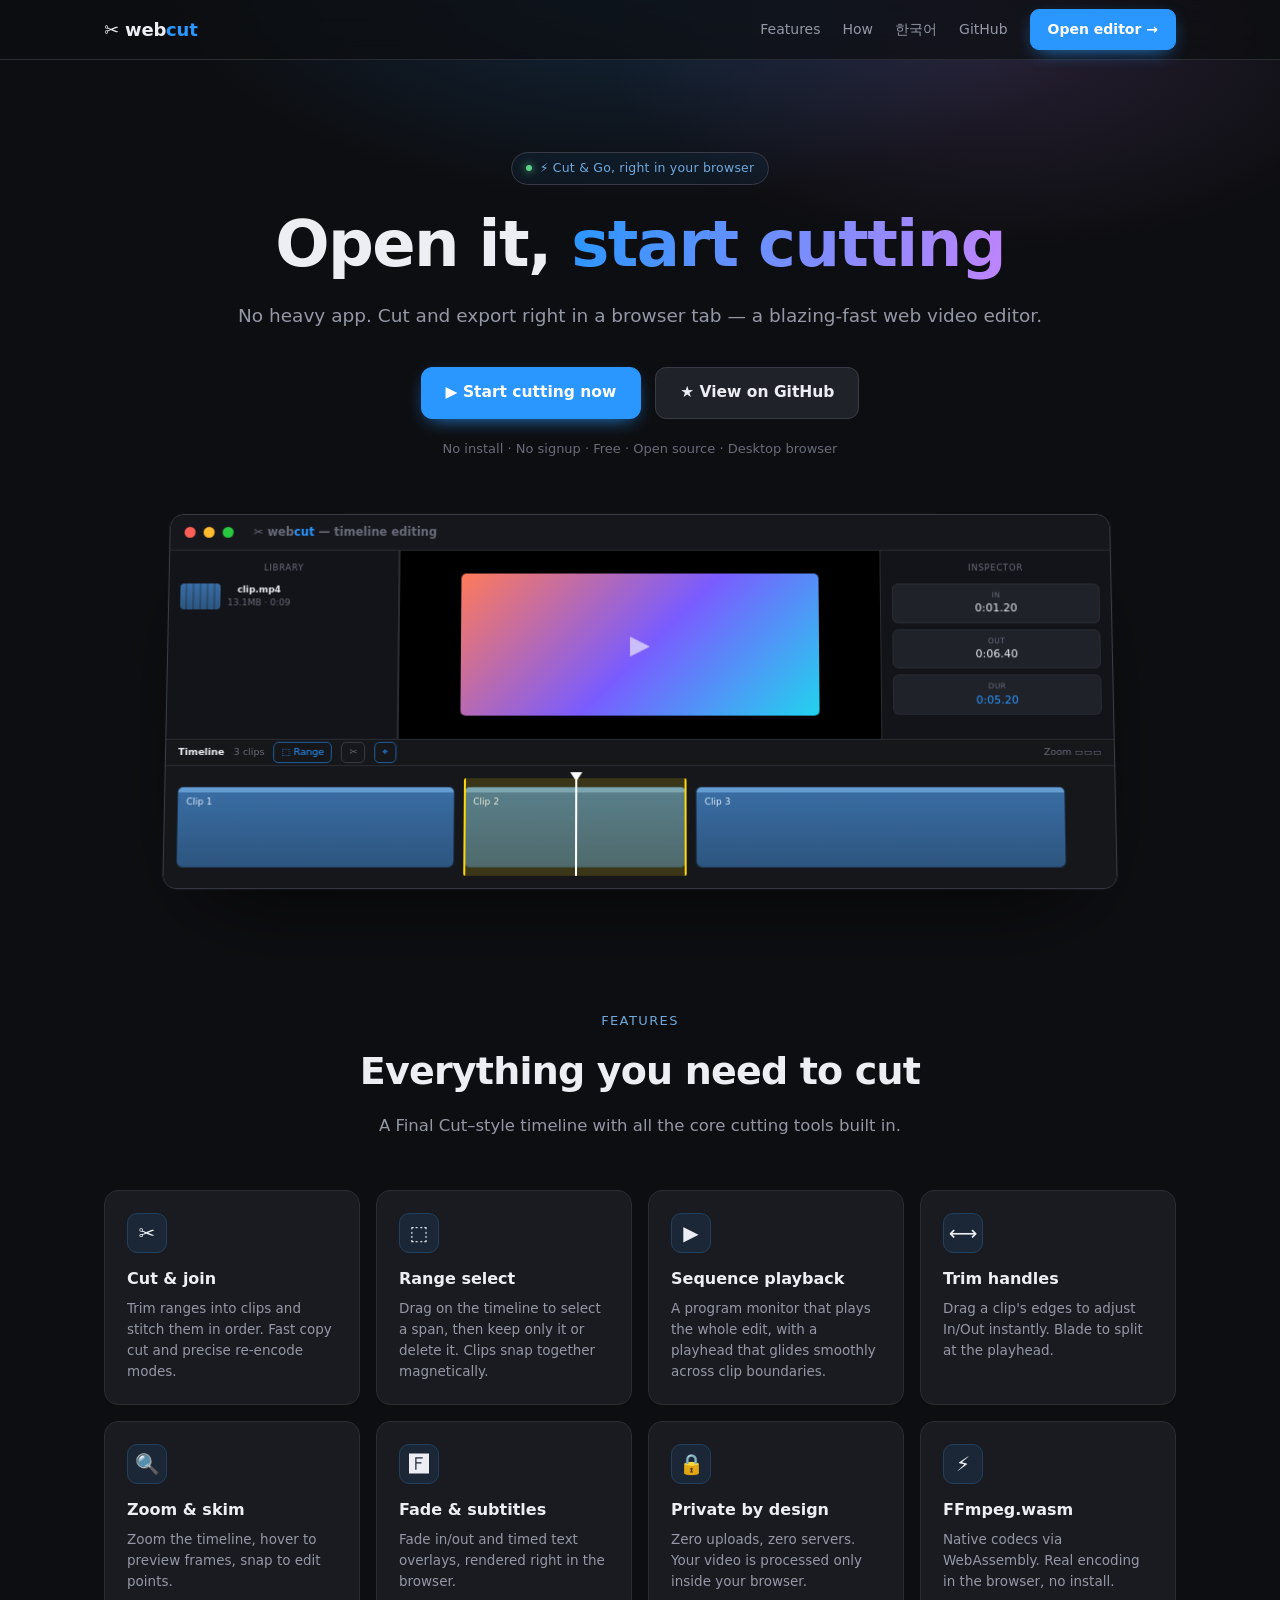
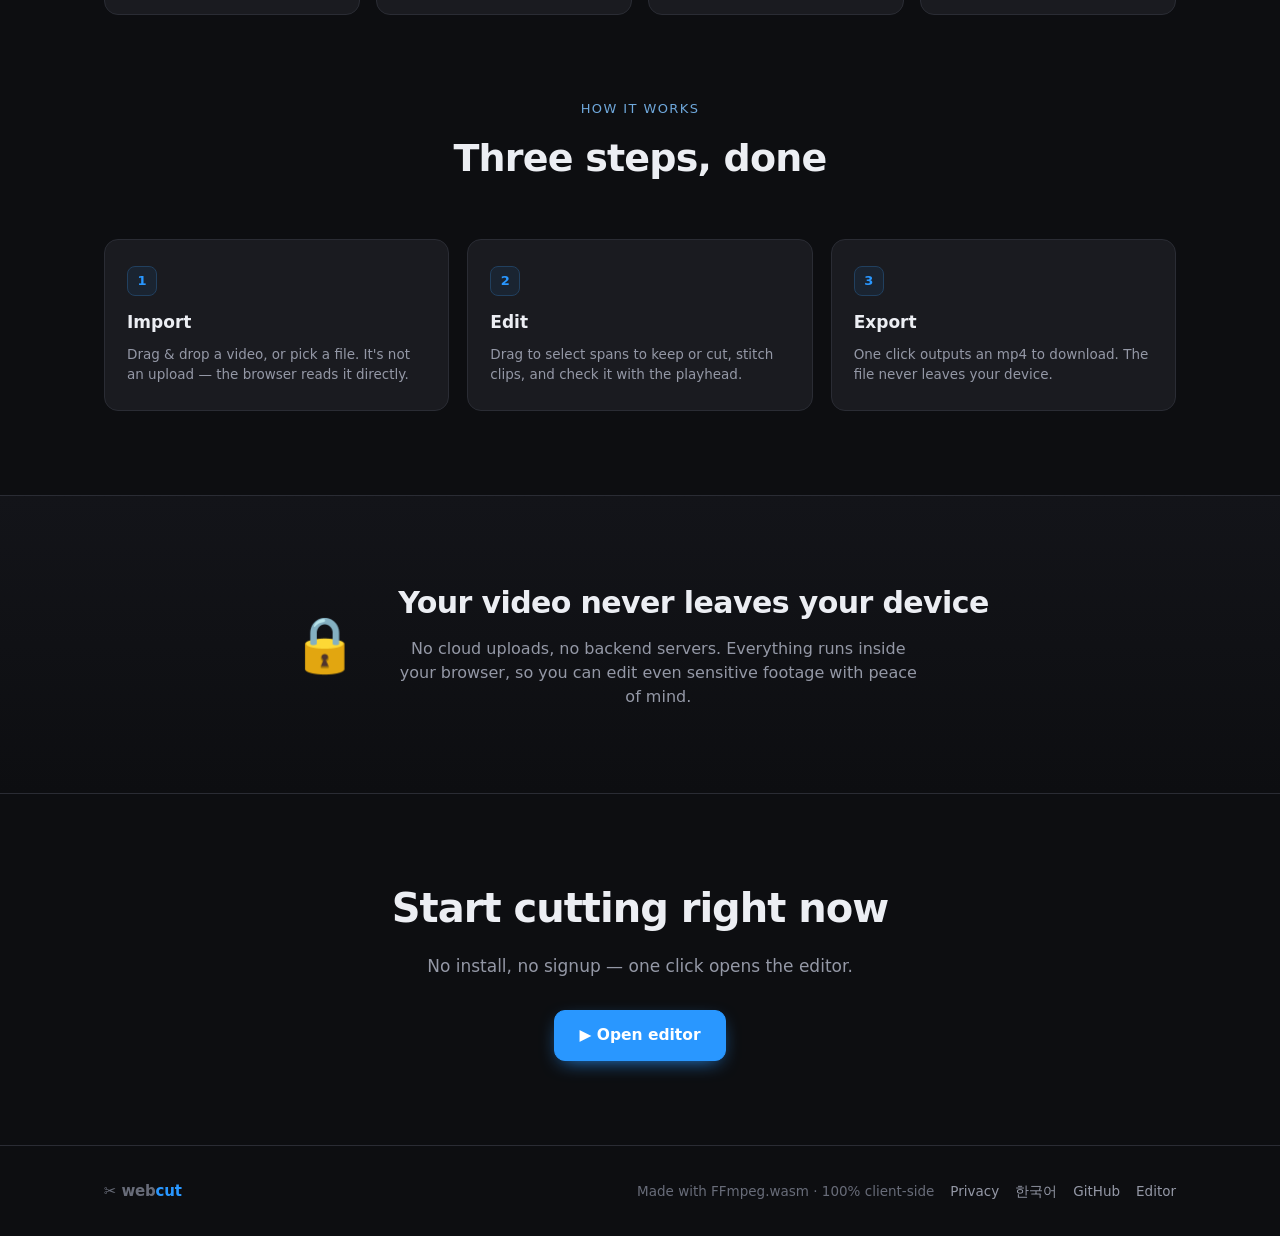
==== en/index.html @ ac969276 "feat: fades + subtitles, auto-fit timeline, English pages, privacy policy editor: - fade in/out + ti" ====
<!DOCTYPE html>
<html lang="en">
<head>
  <meta charset="utf-8" />
  <meta name="viewport" content="width=device-width, initial-scale=1" />
  <title>webcut — a blazing-fast video editor in your browser</title>
  <meta name="description" content="No install, no signup. Cut and export video right in a browser tab — a blazing-fast web video editor powered by FFmpeg.wasm." />
  <meta property="og:title" content="webcut — a blazing-fast video editor in your browser" />
  <meta property="og:description" content="Zero install, zero loading. Open it and start cutting — a blazing-fast web video editor." />
  <meta property="og:type" content="website" />
  <meta property="og:image" content="https://seongilp.github.io/webcut/og.png" />
  <meta property="og:url" content="https://seongilp.github.io/webcut/en/" />
  <meta name="twitter:card" content="summary_large_image" />
  <meta name="twitter:image" content="https://seongilp.github.io/webcut/og.png" />
  <link rel="stylesheet" href="../css/landing.css" />
</head>
<body>
  <nav class="top">
    <div class="wrap">
      <span class="logo">✂️ web<span class="c">cut</span></span>
      <span class="sp"></span>
      <a class="nav-link hide" href="#features">Features</a>
      <a class="nav-link hide" href="#how">How</a>
      <a class="nav-link" href="../">한국어</a>
      <a class="nav-link" href="https://github.com/seongilp/webcut" target="_blank" rel="noopener">GitHub</a>
      <a class="btn primary" href="../app.html">Open editor →</a>
    </div>
  </nav>

  <header class="hero">
    <div class="wrap">
      <span class="eyebrow"><span class="dot"></span> ⚡ Cut &amp; Go, right in your browser</span>
      <h1>Open it, <span class="grad">start cutting</span></h1>
      <p class="sub">No heavy app. Cut and export right in a browser tab — a blazing-fast web video editor.</p>
      <div class="cta">
        <a class="btn primary lg" href="../app.html">▶ Start cutting now</a>
        <a class="btn lg" href="https://github.com/seongilp/webcut" target="_blank" rel="noopener">★ View on GitHub</a>
      </div>
      <p class="reassure">No install · No signup · Free · Open source · Desktop browser</p>

      <div class="mock-wrap">
        <div class="mock">
          <div class="chrome">
            <span class="light r"></span><span class="light y"></span><span class="light g"></span>
            <span class="mt">✂️ web<b>cut</b> — timeline editing</span>
          </div>
          <div class="mock-top">
            <div class="mp">
              <div class="h">Library</div>
              <div class="libitem"><div class="thumb"></div><div class="tt"><b>clip.mp4</b><span>13.1MB · 0:09</span></div></div>
            </div>
            <div class="mp viewer"><div class="frame"></div></div>
            <div class="mp">
              <div class="h">Inspector</div>
              <div class="field"><div class="k">In</div><div class="v">0:01.20</div></div>
              <div class="field"><div class="k">Out</div><div class="v">0:06.40</div></div>
              <div class="field"><div class="k">Dur</div><div class="v b">0:05.20</div></div>
            </div>
          </div>
          <div class="mock-tl">
            <div class="tlbar"><b style="color:var(--text)">Timeline</b><span>3 clips</span><span class="chip on">⬚ Range</span><span class="chip">✂</span><span class="chip on">⌖</span><span style="margin-left:auto">Zoom ▭▭▭</span></div>
            <div class="track">
              <div class="clip" style="left:0; width:30%"><span class="lab">Clip 1</span></div>
              <div class="clip" style="left:31%; width:24%"><span class="lab">Clip 2</span></div>
              <div class="clip" style="left:56%; width:40%"><span class="lab">Clip 3</span></div>
              <div class="range" style="left:31%; width:24%"></div>
              <div class="ph" style="left:43%"></div>
            </div>
          </div>
        </div>
      </div>
    </div>
  </header>

  <section id="features">
    <div class="wrap">
      <div class="seclabel">Features</div>
      <h2 class="sectitle">Everything you need to cut</h2>
      <p class="secsub">A Final Cut–style timeline with all the core cutting tools built in.</p>
      <div class="grid">
        <div class="card"><div class="ic">✂️</div><h3>Cut &amp; join</h3><p>Trim ranges into clips and stitch them in order. Fast copy cut and precise re-encode modes.</p></div>
        <div class="card"><div class="ic">⬚</div><h3>Range select</h3><p>Drag on the timeline to select a span, then keep only it or delete it. Clips snap together magnetically.</p></div>
        <div class="card"><div class="ic">▶</div><h3>Sequence playback</h3><p>A program monitor that plays the whole edit, with a playhead that glides smoothly across clip boundaries.</p></div>
        <div class="card"><div class="ic">⟷</div><h3>Trim handles</h3><p>Drag a clip's edges to adjust In/Out instantly. Blade to split at the playhead.</p></div>
        <div class="card"><div class="ic">🔍</div><h3>Zoom &amp; skim</h3><p>Zoom the timeline, hover to preview frames, snap to edit points.</p></div>
        <div class="card"><div class="ic">🅵</div><h3>Fade &amp; subtitles</h3><p>Fade in/out and timed text overlays, rendered right in the browser.</p></div>
        <div class="card"><div class="ic">🔒</div><h3>Private by design</h3><p>Zero uploads, zero servers. Your video is processed only inside your browser.</p></div>
        <div class="card"><div class="ic">⚡</div><h3>FFmpeg.wasm</h3><p>Native codecs via WebAssembly. Real encoding in the browser, no install.</p></div>
      </div>
    </div>
  </section>

  <section id="how" style="padding-top:0">
    <div class="wrap">
      <div class="seclabel">How it works</div>
      <h2 class="sectitle">Three steps, done</h2>
      <div class="steps">
        <div class="step"><div class="n">1</div><h3>Import</h3><p>Drag &amp; drop a video, or pick a file. It's not an upload — the browser reads it directly.</p></div>
        <div class="step"><div class="n">2</div><h3>Edit</h3><p>Drag to select spans to keep or cut, stitch clips, and check it with the playhead.</p></div>
        <div class="step"><div class="n">3</div><h3>Export</h3><p>One click outputs an mp4 to download. The file never leaves your device.</p></div>
      </div>
    </div>
  </section>

  <div class="band">
    <section>
      <div class="wrap inner">
        <div class="lock">🔒</div>
        <div>
          <h2>Your video never leaves your device</h2>
          <p>No cloud uploads, no backend servers. Everything runs inside your browser, so you can edit even sensitive footage with peace of mind.</p>
        </div>
      </div>
    </section>
  </div>

  <section class="finalcta">
    <div class="wrap">
      <h2>Start cutting right now</h2>
      <p>No install, no signup — one click opens the editor.</p>
      <a class="btn primary lg" href="../app.html">▶ Open editor</a>
    </div>
  </section>

  <footer>
    <div class="wrap">
      <span class="logo" style="font-size:15px">✂️ web<span class="c">cut</span></span>
      <span class="sp"></span>
      <span>Made with FFmpeg.wasm · 100% client-side</span>
      <a href="./privacy.html">Privacy</a>
      <a href="../">한국어</a>
      <a href="https://github.com/seongilp/webcut" target="_blank" rel="noopener">GitHub</a>
      <a href="../app.html">Editor</a>
    </div>
  </footer>
</body>
</html>
---- css/landing.css ----
:root {
  --bg: #0d0e11; --bg2: #131419; --panel: #1a1b20; --panel2: #20222a;
  --line: #2a2c34; --line2: #383b45; --text: #eceef3; --muted: #9498a6; --muted2: #686c79;
  --blue: #2997ff; --blue2: #6fa8dc; --purple: #c084fc; --yellow: #ffd60a; --green: #5fd38a;
}
* { box-sizing: border-box; margin: 0; padding: 0; }
html { scroll-behavior: smooth; }
body {
  background: var(--bg); color: var(--text);
  font-family: ui-sans-serif, system-ui, -apple-system, "Segoe UI", Roboto, "Apple SD Gothic Neo", sans-serif;
  -webkit-font-smoothing: antialiased; line-height: 1.5; overflow-x: hidden;
}
a { color: inherit; text-decoration: none; }
.wrap { max-width: 1120px; margin: 0 auto; padding: 0 24px; }

/* Nav */
nav.top {
  position: sticky; top: 0; z-index: 50; height: 60px; display: flex; align-items: center;
  background: rgba(13,14,17,.72); backdrop-filter: blur(12px); border-bottom: 1px solid var(--line);
}
nav.top .wrap { display: flex; align-items: center; width: 100%; }
.logo { font-weight: 800; font-size: 18px; letter-spacing: -.2px; }
.logo .c { color: var(--blue); }
nav.top .sp { flex: 1; }
.nav-link { color: var(--muted); font-size: 14px; margin-right: 22px; transition: color .15s; }
.nav-link:hover { color: var(--text); }
.btn {
  display: inline-flex; align-items: center; gap: 7px; font-weight: 600; font-size: 14px;
  padding: 9px 17px; border-radius: 9px; border: 1px solid var(--line2); color: var(--text);
  background: var(--panel2); transition: all .15s; cursor: pointer; white-space: nowrap;
}
.btn:hover { border-color: var(--blue); transform: translateY(-1px); }
.btn.primary { background: var(--blue); border-color: var(--blue); color: #fff; box-shadow: 0 6px 20px -8px var(--blue); }
.btn.primary:hover { filter: brightness(1.08); }
.btn.lg { font-size: 15.5px; padding: 13px 24px; border-radius: 11px; }

/* Hero */
.hero { position: relative; padding: 92px 0 40px; text-align: center; }
.hero::before {
  content: ""; position: absolute; inset: -10% 0 auto 0; height: 560px; z-index: -1;
  background:
    radial-gradient(700px 360px at 50% -4%, rgba(41,151,255,.20), transparent 70%),
    radial-gradient(560px 300px at 78% 12%, rgba(192,132,252,.14), transparent 70%);
}
.eyebrow {
  display: inline-flex; align-items: center; gap: 8px; font-size: 12.5px; color: var(--blue2);
  border: 1px solid var(--line2); background: rgba(41,151,255,.06); border-radius: 999px;
  padding: 6px 14px; margin-bottom: 26px; letter-spacing: .2px;
}
.eyebrow .dot { width: 6px; height: 6px; border-radius: 50%; background: var(--green); box-shadow: 0 0 8px var(--green); }
h1 { font-size: 64px; line-height: 1.04; letter-spacing: -1.6px; font-weight: 850; }
h1 .grad { background: linear-gradient(105deg, var(--blue), var(--purple)); -webkit-background-clip: text; background-clip: text; color: transparent; }
.sub { max-width: 860px; margin: 24px auto 0; font-size: 18.5px; color: var(--muted); line-height: 1.62; white-space: nowrap; }
@media (max-width: 900px) { .sub { white-space: normal; } }
.cta { display: flex; gap: 14px; justify-content: center; margin-top: 36px; flex-wrap: wrap; }
.reassure { margin-top: 20px; font-size: 13px; color: var(--muted2); }

/* Editor mockup */
.mock-wrap { margin: 56px auto 0; max-width: 940px; perspective: 1600px; }
.mock {
  border-radius: 14px; overflow: hidden; border: 1px solid var(--line2);
  background: var(--bg2); box-shadow: 0 40px 90px -40px rgba(0,0,0,.85), 0 0 0 1px rgba(255,255,255,.02);
  transform: rotateX(4deg); transform-origin: center top;
}
.mock .chrome { height: 36px; display: flex; align-items: center; gap: 8px; padding: 0 14px; background: #16171c; border-bottom: 1px solid var(--line); }
.mock .light { width: 11px; height: 11px; border-radius: 50%; }
.mock .light.r { background: #ff5f57; } .mock .light.y { background: #febc2e; } .mock .light.g { background: #28c840; }
.mock .chrome .mt { margin-left: 12px; font-size: 11.5px; color: var(--muted2); font-weight: 600; }
.mock .chrome .mt b { color: var(--blue); }
.mock-top { display: grid; grid-template-columns: 1fr 2.1fr 1fr; height: 188px; }
.mp { padding: 11px; border-right: 1px solid var(--line); overflow: hidden; }
.mp:last-child { border-right: none; }
.mp .h { font-size: 8.5px; text-transform: uppercase; letter-spacing: .7px; color: var(--muted2); margin-bottom: 9px; }
.mp .libitem { display: flex; gap: 7px; align-items: center; }
.mp .thumb { width: 40px; height: 26px; border-radius: 4px; background: repeating-linear-gradient(90deg,#0000 0 5px,#0003 5px 7px), linear-gradient(#3a6ea5,#2d557f); }
.mp .libitem .tt { font-size: 9px; } .mp .libitem .tt b { display:block; color: var(--text); } .mp .libitem .tt span { color: var(--muted2); }
.mp.viewer { background: #000; display: flex; flex-direction: column; align-items: center; justify-content: center; border-left: 1px solid var(--line); border-right: 1px solid var(--line); }
.mp .frame { width: 78%; height: 86%; border-radius: 5px; background: linear-gradient(135deg,#ff7a59,#7a5cff 52%,#22d3ee); position: relative; overflow: hidden; }
.mp .frame::after { content: "▶"; position: absolute; inset: 0; display: flex; align-items: center; justify-content: center; color: #fff9; font-size: 26px; }
.mp .field { background: var(--panel2); border: 1px solid var(--line); border-radius: 6px; padding: 5px 8px; margin-bottom: 6px; }
.mp .field .k { font-size: 7.5px; text-transform: uppercase; color: var(--muted2); letter-spacing: .4px; }
.mp .field .v { font-size: 11px; color: var(--text); font-variant-numeric: tabular-nums; }
.mp .field .v.b { color: var(--blue); }
.mock-tl { border-top: 1px solid var(--line); background: #16171b; padding: 0 0 12px; }
.mock-tl .tlbar { height: 26px; display: flex; align-items: center; gap: 9px; padding: 0 12px; border-bottom: 1px solid var(--line); font-size: 9.5px; color: var(--muted2); }
.mock-tl .tlbar .chip { padding: 2px 7px; border: 1px solid var(--line2); border-radius: 5px; }
.mock-tl .tlbar .chip.on { color: var(--blue); border-color: #1f5c99; }
.mock-tl .track { position: relative; height: 96px; margin: 12px 12px 0; }
.mock-tl .ruler { position: absolute; top: -4px; left: 0; right: 0; height: 1px; }
.mock-tl .clip { position: absolute; top: 8px; bottom: 8px; border-radius: 6px; background: linear-gradient(#3a6ea5,#2d557f); border: 1px solid #0007; box-shadow: inset 0 1px 0 #fff2; overflow: hidden; }
.mock-tl .clip::before { content: ""; position: absolute; top: 0; left: 0; right: 0; height: 5px; background: #6fa8dc; opacity: .8; }
.mock-tl .clip .lab { position: absolute; top: 8px; left: 8px; font-size: 9px; color: #dcebfb; }
.mock-tl .range { position: absolute; top: 0; bottom: 0; background: rgba(255,214,10,.16); border-left: 2px solid var(--yellow); border-right: 2px solid var(--yellow); border-radius: 2px; }
.mock-tl .ph { position: absolute; top: -6px; bottom: 0; width: 2px; background: #fff; }
.mock-tl .ph::before { content: ""; position: absolute; top: 0; left: -5px; width: 12px; height: 9px; background: #fff; clip-path: polygon(0 0,100% 0,50% 100%); }

/* Section */
section { padding: 84px 0; }
.seclabel { text-align: center; font-size: 13px; color: var(--blue2); letter-spacing: 1.4px; text-transform: uppercase; margin-bottom: 12px; }
.sectitle { text-align: center; font-size: 38px; font-weight: 800; letter-spacing: -.8px; }
.secsub { text-align: center; color: var(--muted); font-size: 16.5px; margin: 14px auto 0; max-width: 560px; }

.grid { display: grid; grid-template-columns: repeat(4, 1fr); gap: 16px; margin-top: 52px; }
.card { background: var(--panel); border: 1px solid var(--line); border-radius: 14px; padding: 22px; transition: all .16s; }
.card:hover { border-color: var(--line2); transform: translateY(-3px); background: var(--panel2); }
.card .ic { width: 40px; height: 40px; border-radius: 10px; display: flex; align-items: center; justify-content: center; font-size: 20px; background: rgba(41,151,255,.1); border: 1px solid #21405f; margin-bottom: 14px; }
.card h3 { font-size: 16px; font-weight: 700; margin-bottom: 7px; }
.card p { font-size: 13.5px; color: var(--muted); line-height: 1.55; }

.steps { display: grid; grid-template-columns: repeat(3, 1fr); gap: 18px; margin-top: 52px; }
.step { position: relative; background: var(--panel); border: 1px solid var(--line); border-radius: 14px; padding: 26px 22px; }
.step .n { font-size: 13px; font-weight: 800; color: var(--blue); border: 1px solid #21405f; background: rgba(41,151,255,.08); width: 30px; height: 30px; border-radius: 8px; display: flex; align-items: center; justify-content: center; margin-bottom: 14px; }
.step h3 { font-size: 17px; margin-bottom: 8px; }
.step p { font-size: 13.5px; color: var(--muted); }

/* Privacy band */
.band { background: linear-gradient(180deg, var(--bg2), var(--bg)); border-top: 1px solid var(--line); border-bottom: 1px solid var(--line); }
.band .inner { display: flex; align-items: center; gap: 40px; flex-wrap: wrap; justify-content: center; text-align: center; }
.band .lock { font-size: 54px; }
.band h2 { font-size: 30px; font-weight: 800; letter-spacing: -.6px; }
.band p { color: var(--muted); font-size: 16px; margin-top: 12px; max-width: 520px; }

.finalcta { text-align: center; }
.finalcta h2 { font-size: 40px; font-weight: 850; letter-spacing: -1px; }
.finalcta p { color: var(--muted); font-size: 17px; margin: 16px auto 30px; }

footer { border-top: 1px solid var(--line); padding: 34px 0; color: var(--muted2); font-size: 13.5px; }
footer .wrap { display: flex; align-items: center; gap: 16px; flex-wrap: wrap; }
footer .sp { flex: 1; }
footer a { color: var(--muted); } footer a:hover { color: var(--text); }

@media (max-width: 860px) {
  h1 { font-size: 44px; }
  .grid { grid-template-columns: repeat(2, 1fr); }
  .steps { grid-template-columns: 1fr; }
  .mock-top { height: 150px; }
  .nav-link.hide { display: none; }
}
@media (max-width: 520px) {
  .grid { grid-template-columns: 1fr; }
  h1 { font-size: 36px; }
  .sub { font-size: 16px; }
}
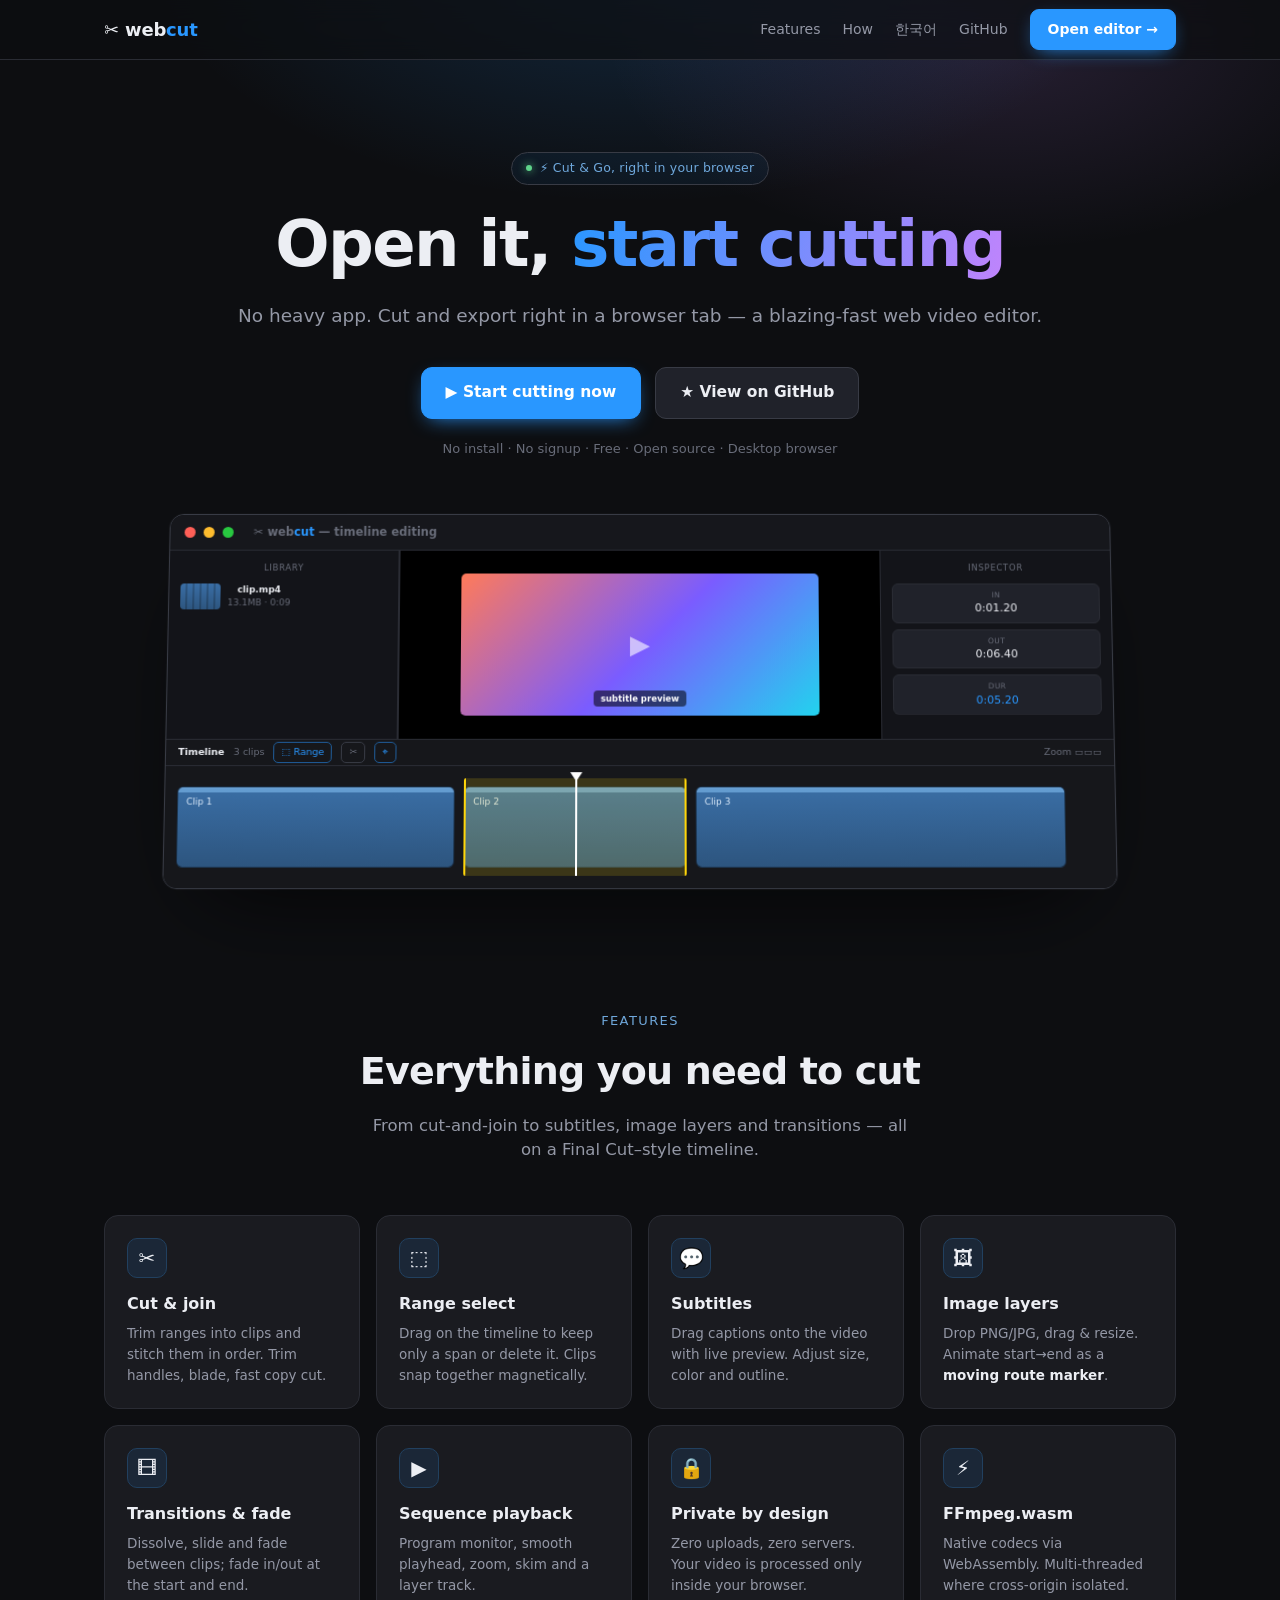
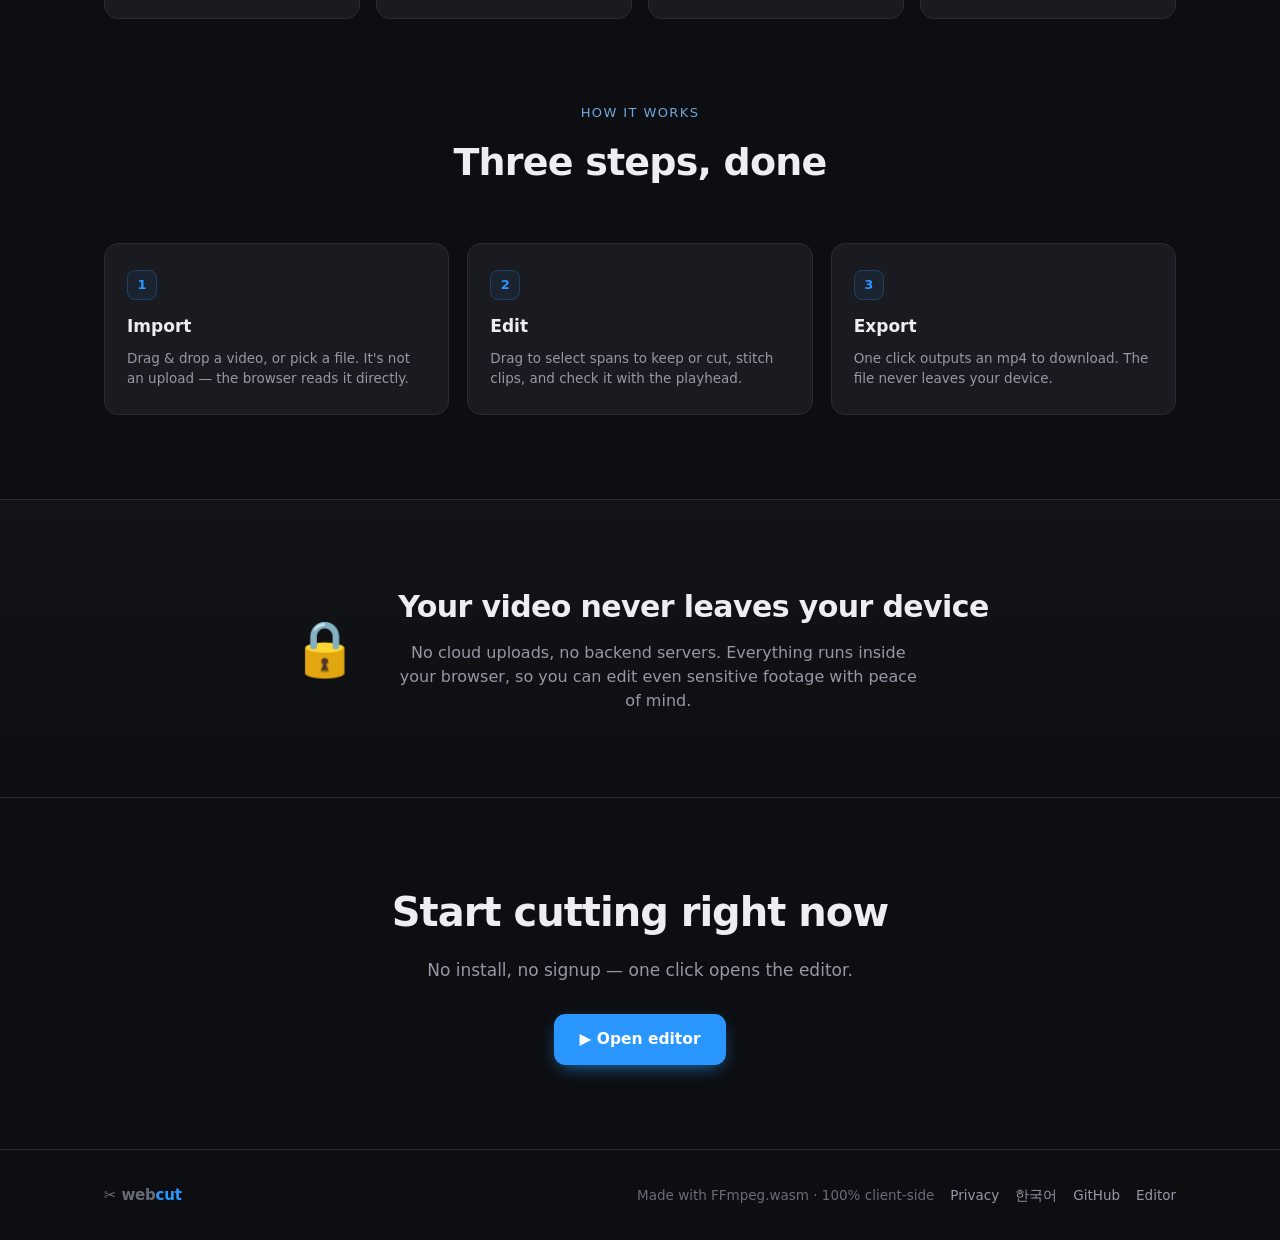
==== commit 97331946: "docs: refresh landing to cover subtitles, image layers, transitions, path animation - KR & EN featur" ====
--- a/en/index.html
+++ b/en/index.html
@@ -49,7 +49,7 @@
               <div class="h">Library</div>
               <div class="libitem"><div class="thumb"></div><div class="tt"><b>clip.mp4</b><span>13.1MB · 0:09</span></div></div>
             </div>
-            <div class="mp viewer"><div class="frame"></div></div>
+            <div class="mp viewer"><div class="frame"><span class="mock-cap">subtitle preview</span></div></div>
             <div class="mp">
               <div class="h">Inspector</div>
               <div class="field"><div class="k">In</div><div class="v">0:01.20</div></div>
@@ -76,16 +76,16 @@
     <div class="wrap">
       <div class="seclabel">Features</div>
       <h2 class="sectitle">Everything you need to cut</h2>
-      <p class="secsub">A Final Cut–style timeline with all the core cutting tools built in.</p>
+      <p class="secsub">From cut-and-join to subtitles, image layers and transitions — all on a Final Cut–style timeline.</p>
       <div class="grid">
-        <div class="card"><div class="ic">✂️</div><h3>Cut &amp; join</h3><p>Trim ranges into clips and stitch them in order. Fast copy cut and precise re-encode modes.</p></div>
-        <div class="card"><div class="ic">⬚</div><h3>Range select</h3><p>Drag on the timeline to select a span, then keep only it or delete it. Clips snap together magnetically.</p></div>
-        <div class="card"><div class="ic">▶</div><h3>Sequence playback</h3><p>A program monitor that plays the whole edit, with a playhead that glides smoothly across clip boundaries.</p></div>
-        <div class="card"><div class="ic">⟷</div><h3>Trim handles</h3><p>Drag a clip's edges to adjust In/Out instantly. Blade to split at the playhead.</p></div>
-        <div class="card"><div class="ic">🔍</div><h3>Zoom &amp; skim</h3><p>Zoom the timeline, hover to preview frames, snap to edit points.</p></div>
-        <div class="card"><div class="ic">🅵</div><h3>Fade &amp; subtitles</h3><p>Fade in/out and timed text overlays, rendered right in the browser.</p></div>
+        <div class="card"><div class="ic">✂️</div><h3>Cut &amp; join</h3><p>Trim ranges into clips and stitch them in order. Trim handles, blade, fast copy cut.</p></div>
+        <div class="card"><div class="ic">⬚</div><h3>Range select</h3><p>Drag on the timeline to keep only a span or delete it. Clips snap together magnetically.</p></div>
+        <div class="card"><div class="ic">💬</div><h3>Subtitles</h3><p>Drag captions onto the video with live preview. Adjust size, color and outline.</p></div>
+        <div class="card"><div class="ic">🖼</div><h3>Image layers</h3><p>Drop PNG/JPG, drag &amp; resize. Animate start→end as a <b style="color:var(--text)">moving route marker</b>.</p></div>
+        <div class="card"><div class="ic">🎞</div><h3>Transitions &amp; fade</h3><p>Dissolve, slide and fade between clips; fade in/out at the start and end.</p></div>
+        <div class="card"><div class="ic">▶</div><h3>Sequence playback</h3><p>Program monitor, smooth playhead, zoom, skim and a layer track.</p></div>
         <div class="card"><div class="ic">🔒</div><h3>Private by design</h3><p>Zero uploads, zero servers. Your video is processed only inside your browser.</p></div>
-        <div class="card"><div class="ic">⚡</div><h3>FFmpeg.wasm</h3><p>Native codecs via WebAssembly. Real encoding in the browser, no install.</p></div>
+        <div class="card"><div class="ic">⚡</div><h3>FFmpeg.wasm</h3><p>Native codecs via WebAssembly. Multi-threaded where cross-origin isolated.</p></div>
       </div>
     </div>
   </section>
--- a/css/landing.css
+++ b/css/landing.css
@@ -77,6 +77,7 @@
 .mp.viewer { background: #000; display: flex; flex-direction: column; align-items: center; justify-content: center; border-left: 1px solid var(--line); border-right: 1px solid var(--line); }
 .mp .frame { width: 78%; height: 86%; border-radius: 5px; background: linear-gradient(135deg,#ff7a59,#7a5cff 52%,#22d3ee); position: relative; overflow: hidden; }
 .mp .frame::after { content: "▶"; position: absolute; inset: 0; display: flex; align-items: center; justify-content: center; color: #fff9; font-size: 26px; }
+.mp .frame .mock-cap { position: absolute; left: 50%; bottom: 9px; transform: translateX(-50%); background: rgba(0,0,0,.55); color: #fff; font-size: 8.5px; font-weight: 600; padding: 2px 7px; border-radius: 4px; white-space: nowrap; z-index: 1; }
 .mp .field { background: var(--panel2); border: 1px solid var(--line); border-radius: 6px; padding: 5px 8px; margin-bottom: 6px; }
 .mp .field .k { font-size: 7.5px; text-transform: uppercase; color: var(--muted2); letter-spacing: .4px; }
 .mp .field .v { font-size: 11px; color: var(--text); font-variant-numeric: tabular-nums; }
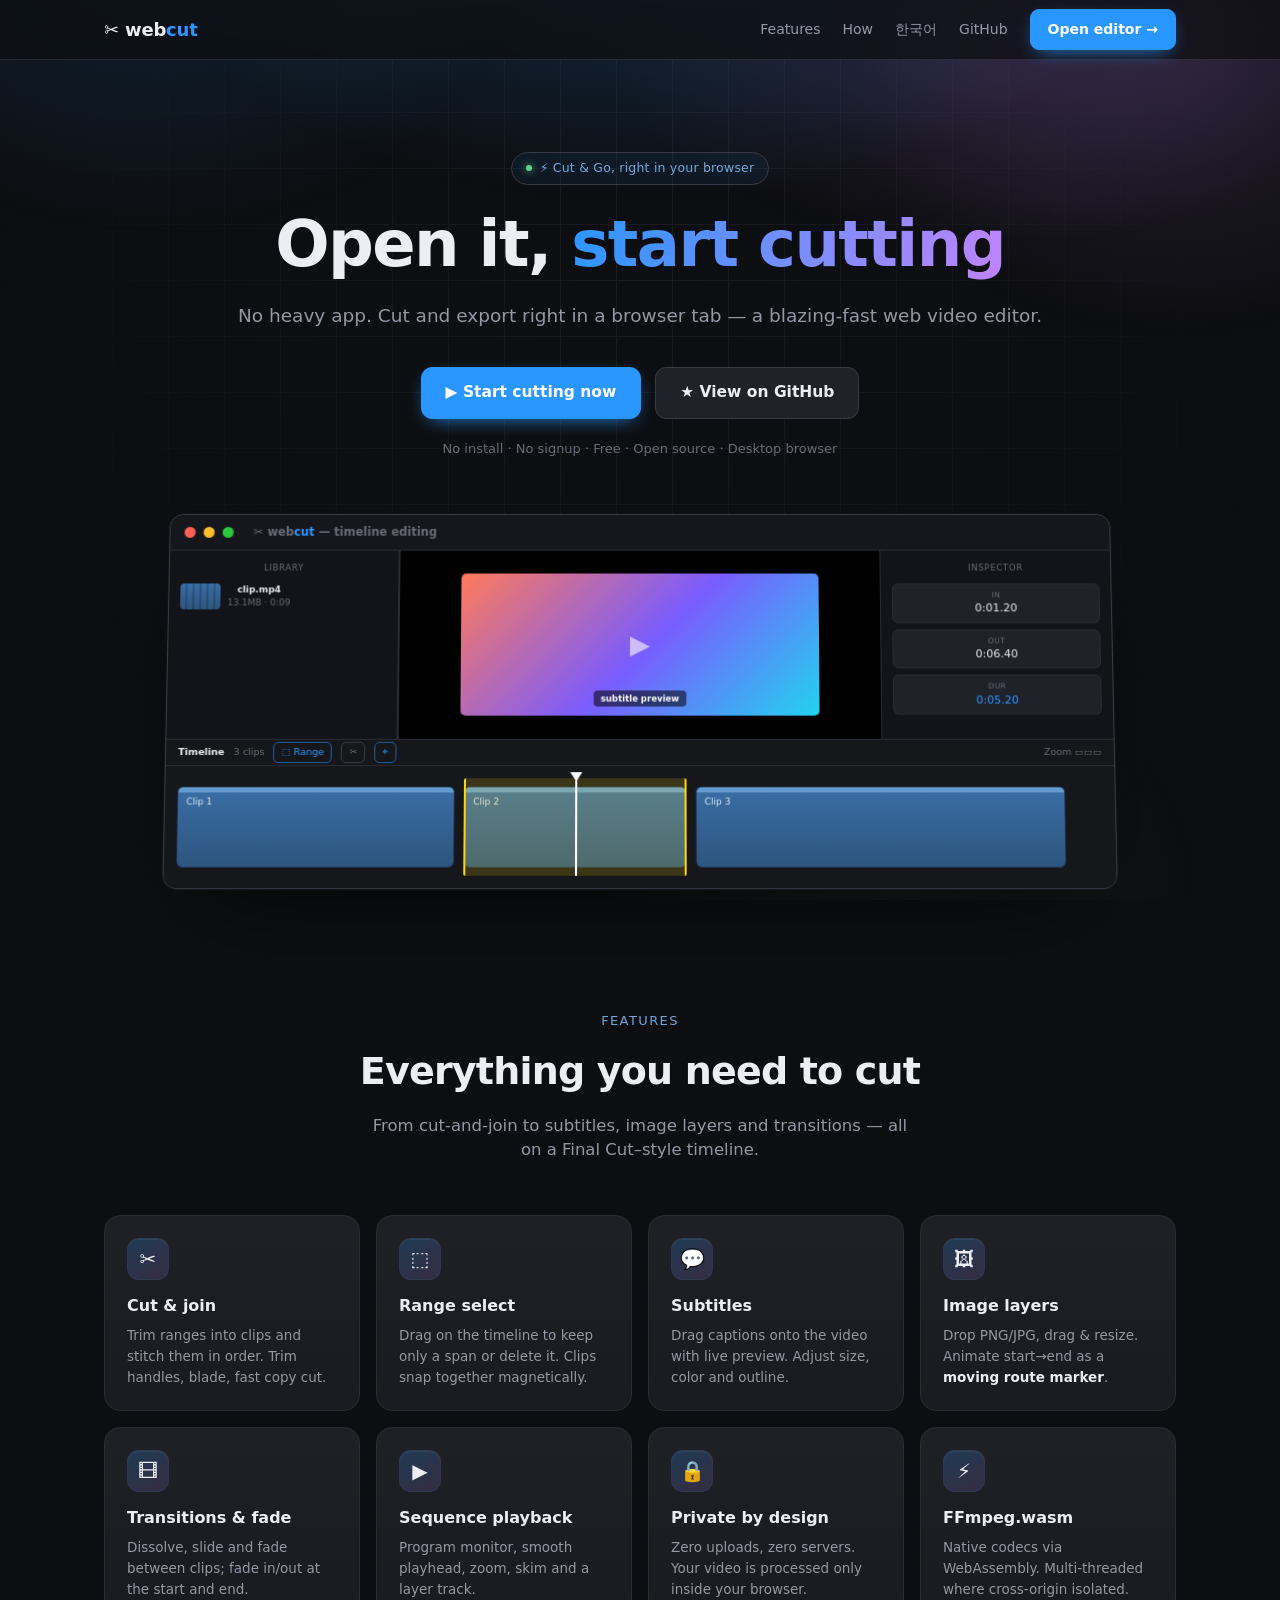
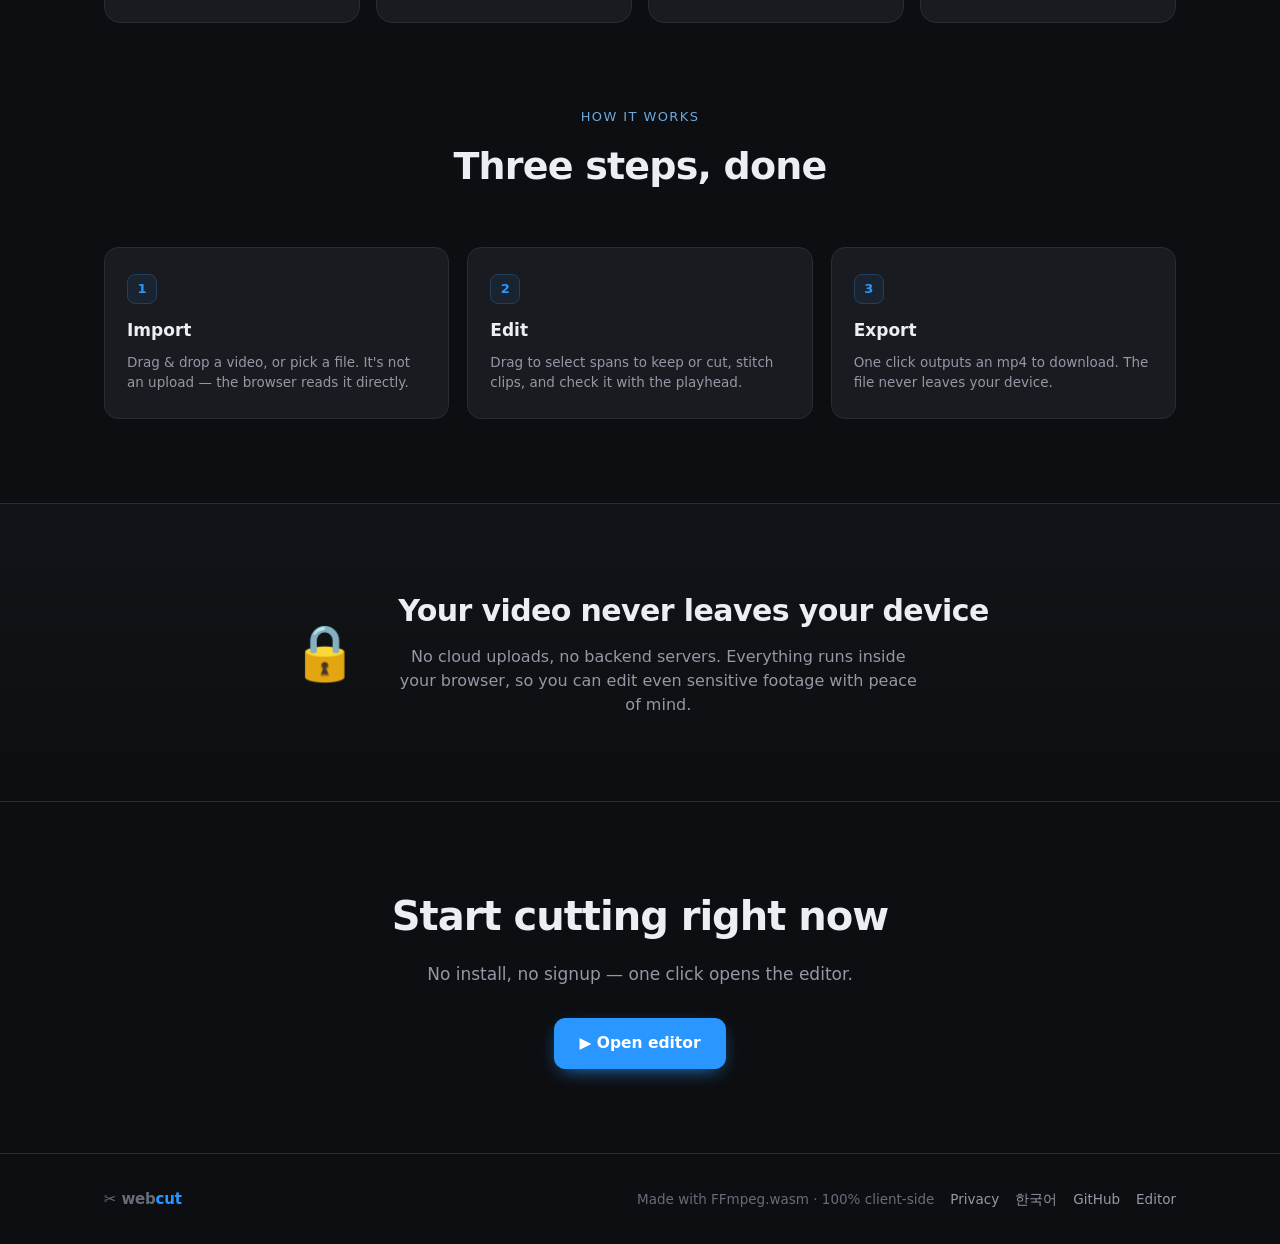
==== commit 377e5bd7: "design: refresh landing — animated gradient mesh, grid texture, premium cards, scroll reveal - body " ====
--- a/en/index.html
+++ b/en/index.html
@@ -13,6 +13,7 @@
   <meta name="twitter:card" content="summary_large_image" />
   <meta name="twitter:image" content="https://seongilp.github.io/webcut/og.png" />
   <link rel="stylesheet" href="../css/landing.css" />
+  <script>document.documentElement.classList.add('reveal-on');</script>
 </head>
 <body>
   <nav class="top">
@@ -133,5 +134,16 @@
       <a href="../app.html">Editor</a>
     </div>
   </footer>
+  <script>
+    (function () {
+      var sel = '.card,.step,.sectitle,.secsub,.seclabel,.band .inner,.finalcta > .wrap,.mock-wrap';
+      var els = document.querySelectorAll(sel);
+      function showAll() { els.forEach(function (e) { e.classList.add('in'); }); }
+      if (!('IntersectionObserver' in window)) { showAll(); return; }
+      var io = new IntersectionObserver(function (es) { es.forEach(function (e) { if (e.isIntersecting) { e.target.classList.add('in'); io.unobserve(e.target); } }); }, { threshold: .12, rootMargin: '0px 0px -7% 0px' });
+      els.forEach(function (e) { io.observe(e); });
+      setTimeout(showAll, 2500);
+    })();
+  </script>
 </body>
 </html>
--- a/css/landing.css
+++ b/css/landing.css
@@ -8,9 +8,31 @@
 body {
   background: var(--bg); color: var(--text);
   font-family: ui-sans-serif, system-ui, -apple-system, "Segoe UI", Roboto, "Apple SD Gothic Neo", sans-serif;
-  -webkit-font-smoothing: antialiased; line-height: 1.5; overflow-x: hidden;
+  -webkit-font-smoothing: antialiased; line-height: 1.5; overflow-x: hidden; position: relative;
 }
+/* Animated gradient mesh + faint grid texture behind everything */
+body::before {
+  content: ""; position: fixed; inset: 0; z-index: -2; pointer-events: none;
+  background:
+    radial-gradient(50vw 40vw at 12% -8%, rgba(41,151,255,.16), transparent 60%),
+    radial-gradient(46vw 38vw at 92% 4%, rgba(192,132,252,.14), transparent 62%),
+    radial-gradient(40vw 34vw at 70% 100%, rgba(95,211,138,.07), transparent 60%);
+  animation: meshShift 22s ease-in-out infinite alternate;
+}
+body::after {
+  content: ""; position: fixed; inset: 0; z-index: -2; pointer-events: none; opacity: .5;
+  background-image: linear-gradient(var(--line) 1px, transparent 1px), linear-gradient(90deg, var(--line) 1px, transparent 1px);
+  background-size: 56px 56px; mask-image: radial-gradient(circle at 50% 30%, #000 0%, transparent 72%);
+}
+@keyframes meshShift { from { transform: translate3d(-2%, -1%, 0) scale(1.02); } to { transform: translate3d(3%, 2%, 0) scale(1.06); } }
 a { color: inherit; text-decoration: none; }
+
+/* Scroll-reveal (added by inline script on <html>) */
+.reveal-on .card, .reveal-on .step, .reveal-on .sectitle, .reveal-on .secsub, .reveal-on .seclabel, .reveal-on .band .inner, .reveal-on .finalcta > .wrap, .reveal-on .mock-wrap {
+  opacity: 0; transform: translateY(22px); transition: opacity .7s cubic-bezier(.2,.7,.2,1), transform .7s cubic-bezier(.2,.7,.2,1);
+}
+.reveal-on .in { opacity: 1 !important; transform: none !important; }
+@media (prefers-reduced-motion: reduce) { .reveal-on .card, .reveal-on .step, .reveal-on .sectitle, .reveal-on .secsub, .reveal-on .seclabel, .reveal-on .band .inner, .reveal-on .finalcta > .wrap, .reveal-on .mock-wrap, body::before { animation: none; opacity: 1; transform: none; } }
 .wrap { max-width: 1120px; margin: 0 auto; padding: 0 24px; }
 
 /* Nav */
@@ -102,9 +124,11 @@
 .secsub { text-align: center; color: var(--muted); font-size: 16.5px; margin: 14px auto 0; max-width: 560px; }
 
 .grid { display: grid; grid-template-columns: repeat(4, 1fr); gap: 16px; margin-top: 52px; }
-.card { background: var(--panel); border: 1px solid var(--line); border-radius: 14px; padding: 22px; transition: all .16s; }
-.card:hover { border-color: var(--line2); transform: translateY(-3px); background: var(--panel2); }
-.card .ic { width: 40px; height: 40px; border-radius: 10px; display: flex; align-items: center; justify-content: center; font-size: 20px; background: rgba(41,151,255,.1); border: 1px solid #21405f; margin-bottom: 14px; }
+.card { position: relative; background: linear-gradient(180deg, rgba(255,255,255,.025), rgba(255,255,255,0)) , var(--panel); border: 1px solid var(--line); border-radius: 16px; padding: 22px; transition: transform .2s cubic-bezier(.2,.7,.2,1), border-color .2s, box-shadow .2s; overflow: hidden; }
+.card::before { content: ""; position: absolute; inset: 0; border-radius: inherit; padding: 1px; background: linear-gradient(140deg, rgba(41,151,255,.5), transparent 40%); -webkit-mask: linear-gradient(#000 0 0) content-box, linear-gradient(#000 0 0); -webkit-mask-composite: xor; mask-composite: exclude; opacity: 0; transition: opacity .2s; }
+.card:hover { transform: translateY(-4px); border-color: var(--line2); box-shadow: 0 18px 40px -22px rgba(0,0,0,.8); }
+.card:hover::before { opacity: 1; }
+.card .ic { width: 42px; height: 42px; border-radius: 11px; display: flex; align-items: center; justify-content: center; font-size: 20px; background: linear-gradient(150deg, rgba(41,151,255,.22), rgba(192,132,252,.14)); border: 1px solid #2c3a52; margin-bottom: 14px; box-shadow: inset 0 1px 0 rgba(255,255,255,.06); }
 .card h3 { font-size: 16px; font-weight: 700; margin-bottom: 7px; }
 .card p { font-size: 13.5px; color: var(--muted); line-height: 1.55; }
 
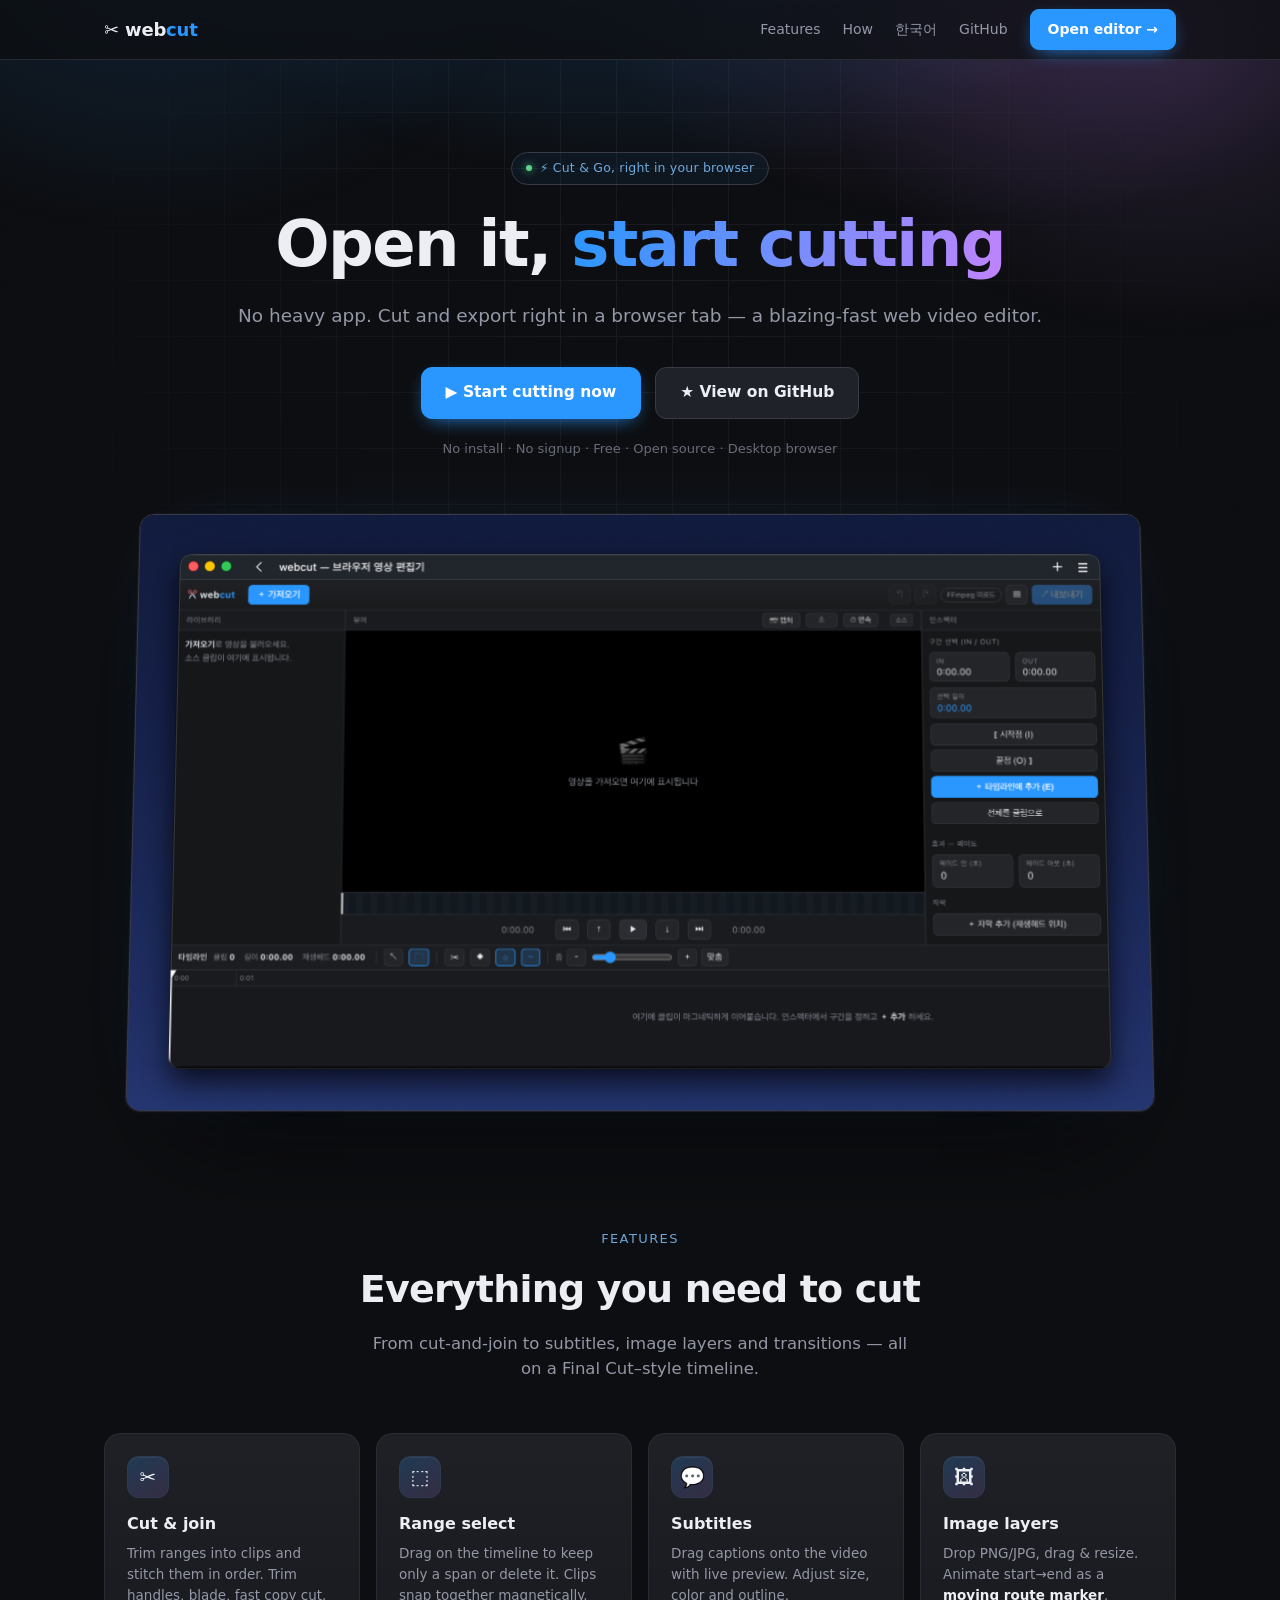
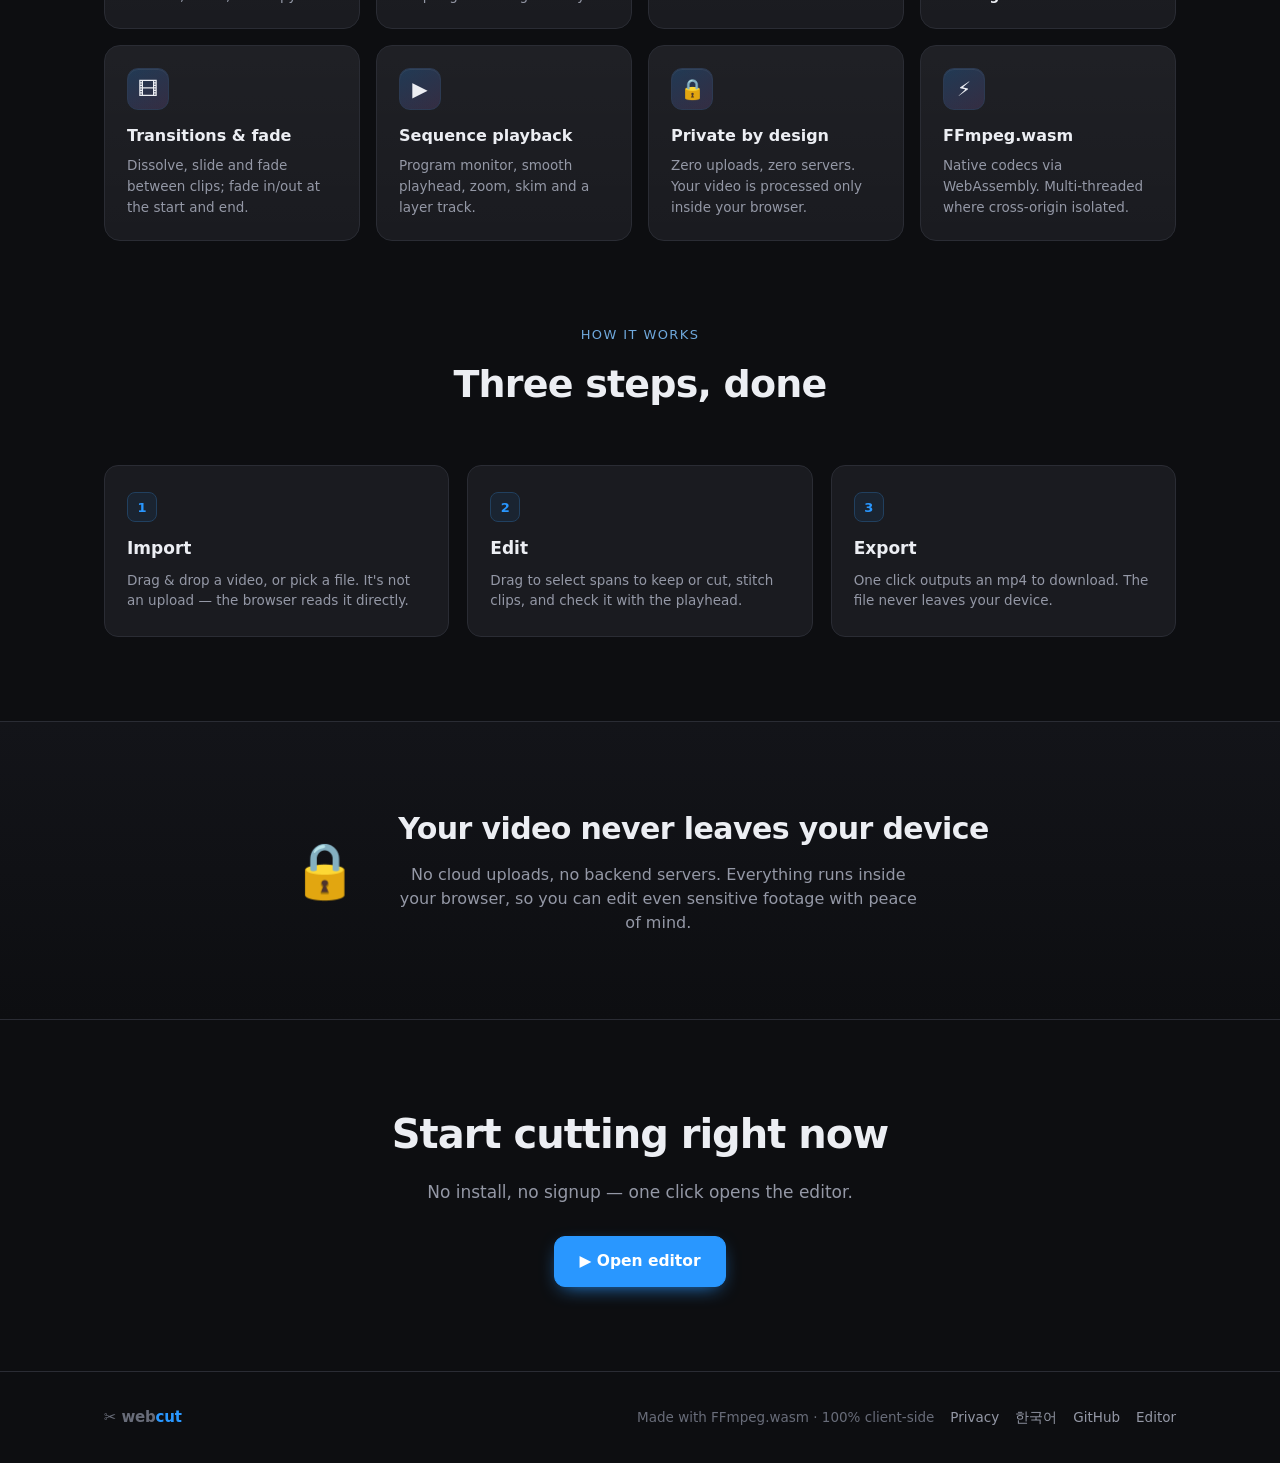
==== commit e6aec311: "design: use real editor screenshot in landing hero + exclude .wrangler from deploy - replace the CSS" ====
--- a/en/index.html
+++ b/en/index.html
@@ -40,35 +40,7 @@
       <p class="reassure">No install · No signup · Free · Open source · Desktop browser</p>
 
       <div class="mock-wrap">
-        <div class="mock">
-          <div class="chrome">
-            <span class="light r"></span><span class="light y"></span><span class="light g"></span>
-            <span class="mt">✂️ web<b>cut</b> — timeline editing</span>
-          </div>
-          <div class="mock-top">
-            <div class="mp">
-              <div class="h">Library</div>
-              <div class="libitem"><div class="thumb"></div><div class="tt"><b>clip.mp4</b><span>13.1MB · 0:09</span></div></div>
-            </div>
-            <div class="mp viewer"><div class="frame"><span class="mock-cap">subtitle preview</span></div></div>
-            <div class="mp">
-              <div class="h">Inspector</div>
-              <div class="field"><div class="k">In</div><div class="v">0:01.20</div></div>
-              <div class="field"><div class="k">Out</div><div class="v">0:06.40</div></div>
-              <div class="field"><div class="k">Dur</div><div class="v b">0:05.20</div></div>
-            </div>
-          </div>
-          <div class="mock-tl">
-            <div class="tlbar"><b style="color:var(--text)">Timeline</b><span>3 clips</span><span class="chip on">⬚ Range</span><span class="chip">✂</span><span class="chip on">⌖</span><span style="margin-left:auto">Zoom ▭▭▭</span></div>
-            <div class="track">
-              <div class="clip" style="left:0; width:30%"><span class="lab">Clip 1</span></div>
-              <div class="clip" style="left:31%; width:24%"><span class="lab">Clip 2</span></div>
-              <div class="clip" style="left:56%; width:40%"><span class="lab">Clip 3</span></div>
-              <div class="range" style="left:31%; width:24%"></div>
-              <div class="ph" style="left:43%"></div>
-            </div>
-          </div>
-        </div>
+        <img class="hero-shot" src="../hero.png" alt="webcut browser video editor screenshot" loading="lazy" />
       </div>
     </div>
   </header>
--- a/css/landing.css
+++ b/css/landing.css
@@ -78,7 +78,11 @@
 .reassure { margin-top: 20px; font-size: 13px; color: var(--muted2); }
 
 /* Editor mockup */
-.mock-wrap { margin: 56px auto 0; max-width: 940px; perspective: 1600px; }
+.mock-wrap { margin: 56px auto 0; max-width: 1000px; perspective: 1800px; }
+.hero-shot { display: block; width: 100%; height: auto; border-radius: 14px; border: 1px solid var(--line2);
+  box-shadow: 0 50px 110px -45px rgba(0,0,0,.9), 0 0 0 1px rgba(255,255,255,.03), 0 0 80px -40px rgba(41,151,255,.25);
+  transform: rotateX(5deg); transform-origin: center top; transition: transform .5s cubic-bezier(.2,.7,.2,1); }
+.hero-shot:hover { transform: rotateX(0deg) translateY(-4px); }
 .mock {
   border-radius: 14px; overflow: hidden; border: 1px solid var(--line2);
   background: var(--bg2); box-shadow: 0 40px 90px -40px rgba(0,0,0,.85), 0 0 0 1px rgba(255,255,255,.02);
